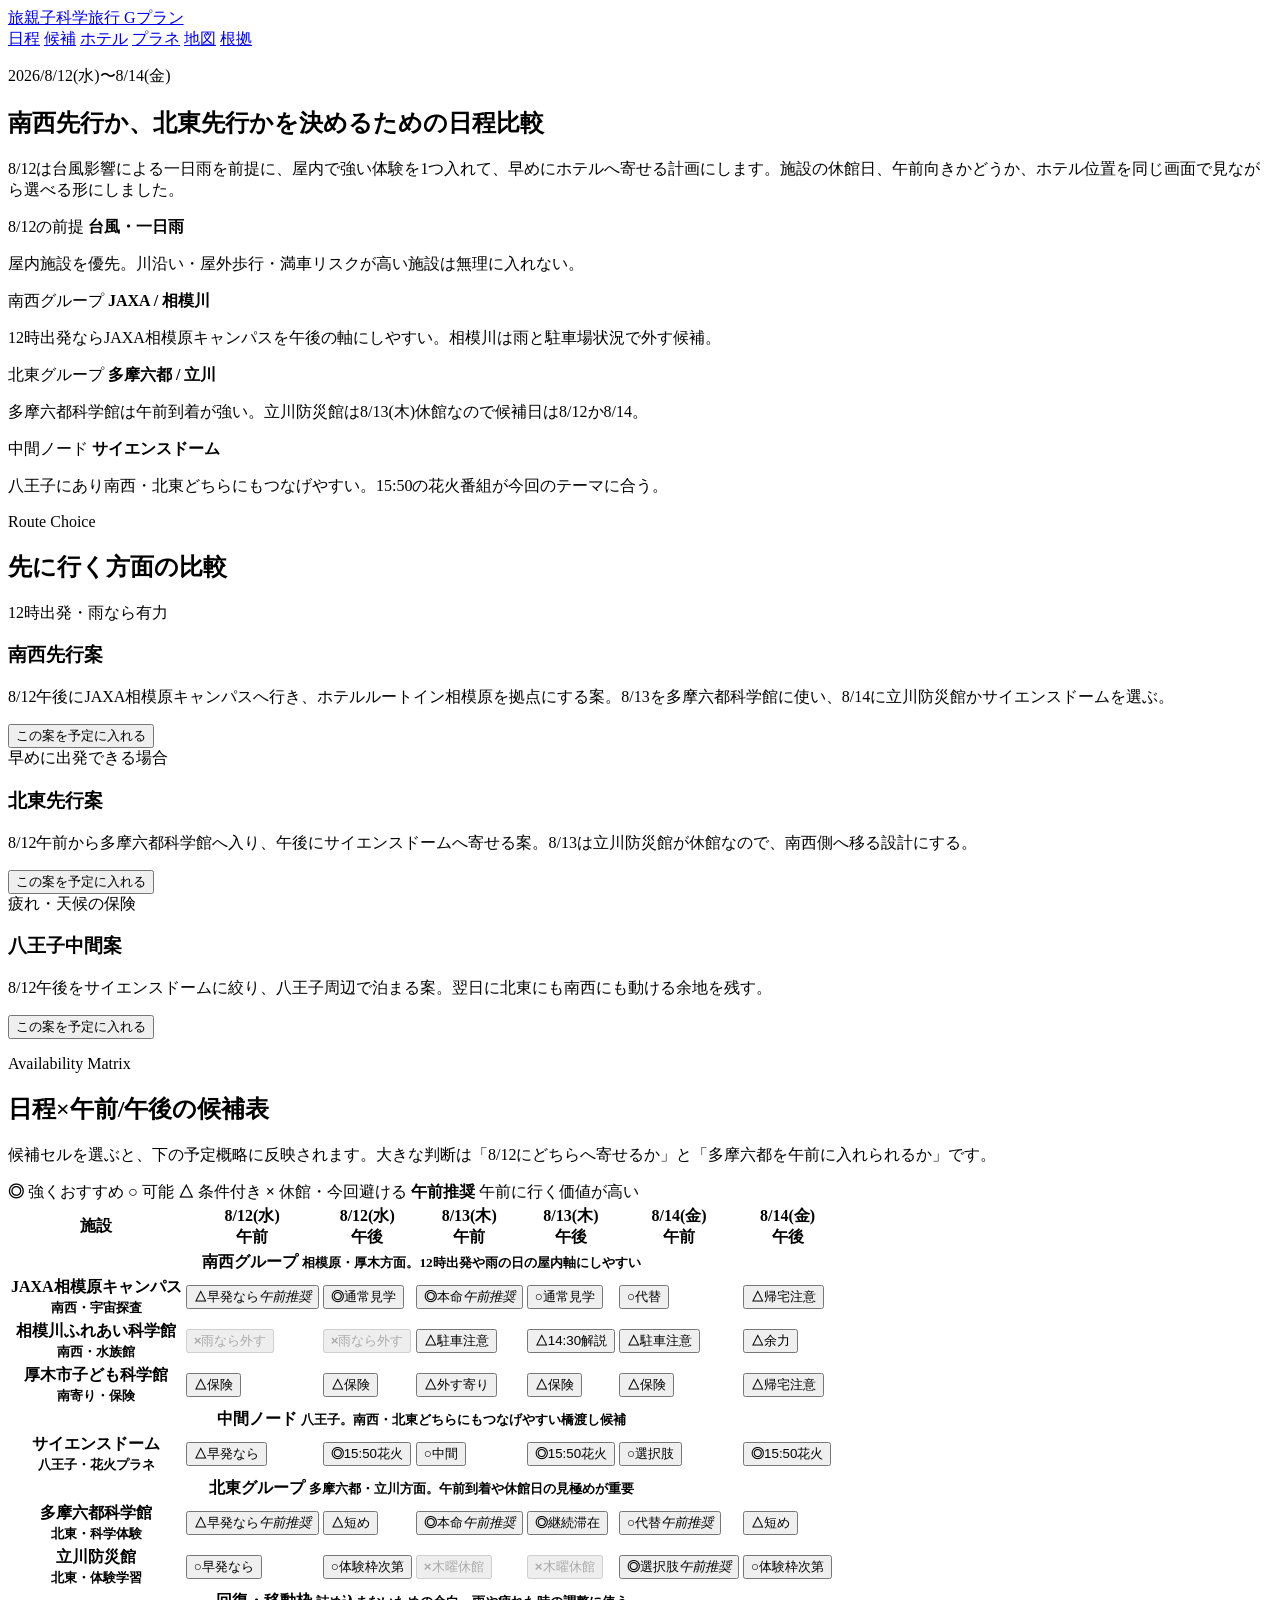
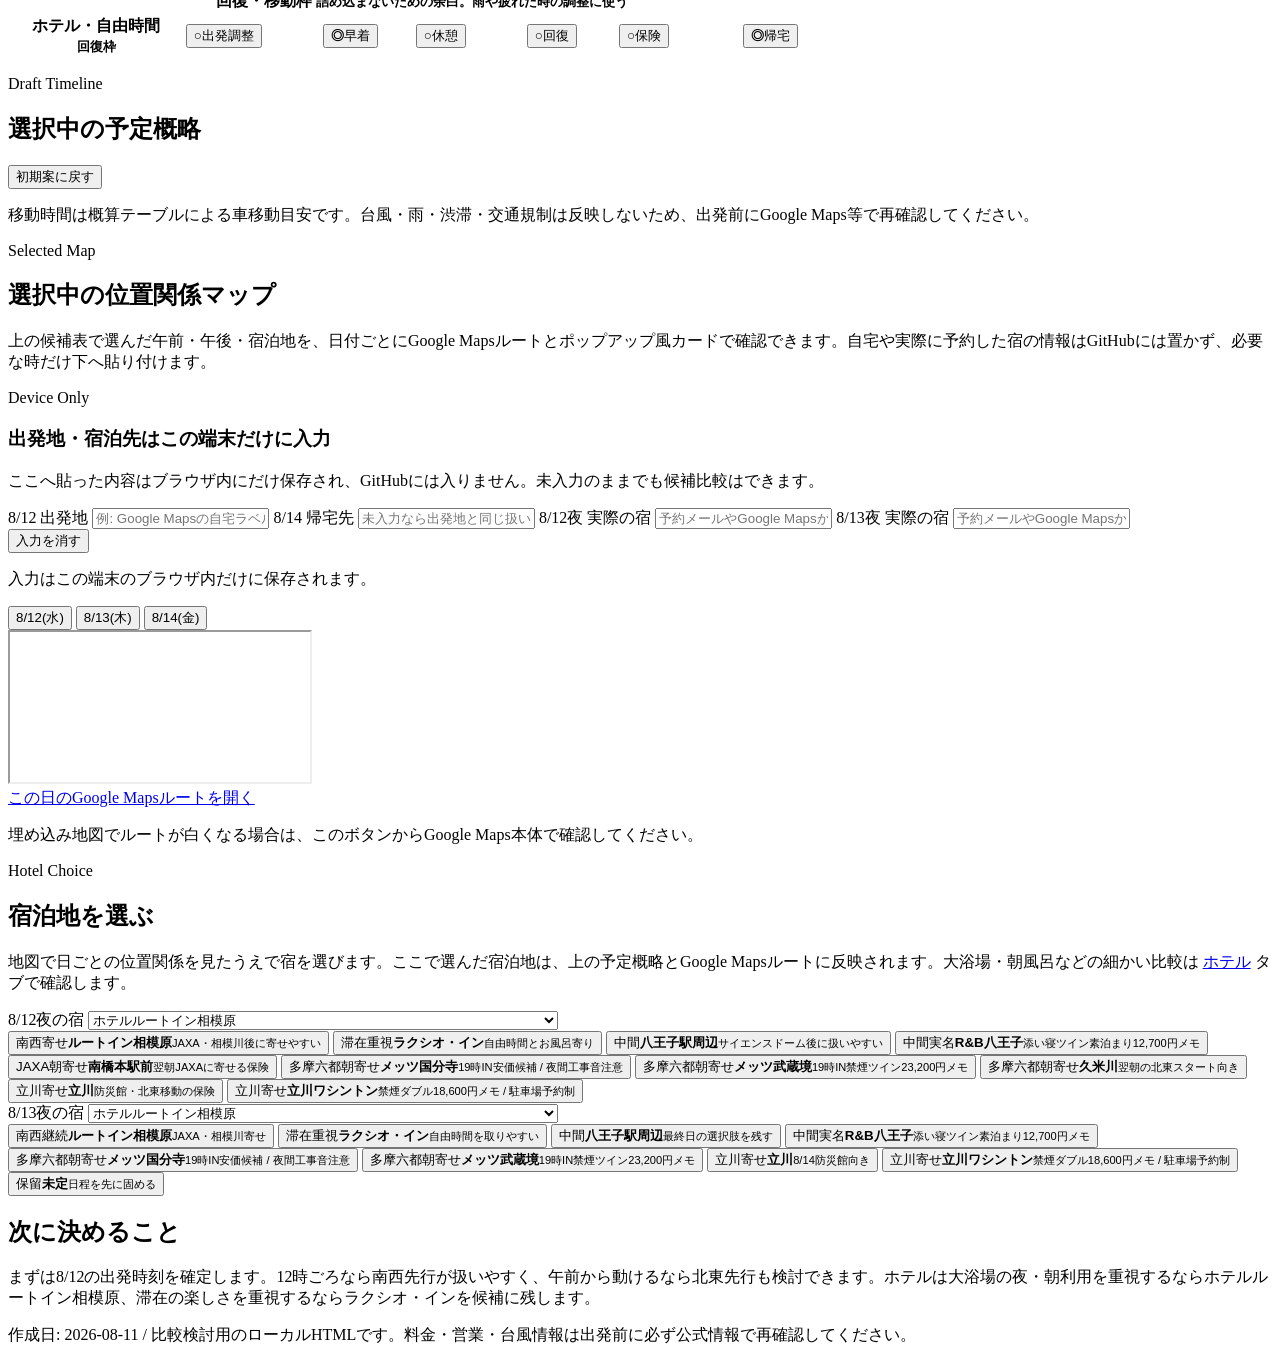
==== docs/index.html @ 380eaf5a "Add GitHub Pages HTML files" ====
<!doctype html>
<html lang="ja">
<head>
  <meta charset="utf-8">
  <meta name="viewport" content="width=device-width, initial-scale=1">
  <title>親子科学旅行 Gプラン 日程比較</title>
  <link rel="stylesheet" href="assets/site.css">
</head>
<body>
  <header class="topbar">
    <div class="brand-row">
      <a class="brand" href="index.html"><span class="brand-mark">旅</span><span>親子科学旅行 Gプラン</span></a>
    </div>
    <nav class="site-nav" aria-label="ページ移動">
      <a class="active" href="index.html">日程</a>
      <a href="facilities.html">候補</a>
      <a href="hotels.html">ホテル</a>
      <a href="planetarium.html">プラネ</a>
      <a href="map.html">地図</a>
      <a href="sources.html">根拠</a>
    </nav>
  </header>

  <main class="page">
    <section class="hero compact-hero">
      <div>
        <p class="eyebrow">2026/8/12(水)〜8/14(金)</p>
        <h1>南西先行か、北東先行かを決めるための日程比較</h1>
        <p>8/12は台風影響による一日雨を前提に、屋内で強い体験を1つ入れて、早めにホテルへ寄せる計画にします。施設の休館日、午前向きかどうか、ホテル位置を同じ画面で見ながら選べる形にしました。</p>
      </div>
    </section>

    <section class="summary-grid" aria-label="重要な前提">
      <article class="summary-card emphasis">
        <span>8/12の前提</span>
        <strong>台風・一日雨</strong>
        <p>屋内施設を優先。川沿い・屋外歩行・満車リスクが高い施設は無理に入れない。</p>
      </article>
      <article class="summary-card">
        <span>南西グループ</span>
        <strong>JAXA / 相模川</strong>
        <p>12時出発ならJAXA相模原キャンパスを午後の軸にしやすい。相模川は雨と駐車場状況で外す候補。</p>
      </article>
      <article class="summary-card">
        <span>北東グループ</span>
        <strong>多摩六都 / 立川</strong>
        <p>多摩六都科学館は午前到着が強い。立川防災館は8/13(木)休館なので候補日は8/12か8/14。</p>
      </article>
      <article class="summary-card">
        <span>中間ノード</span>
        <strong>サイエンスドーム</strong>
        <p>八王子にあり南西・北東どちらにもつなげやすい。15:50の花火番組が今回のテーマに合う。</p>
      </article>
    </section>

    <section>
      <div class="section-heading">
        <div>
          <p class="eyebrow">Route Choice</p>
          <h2>先に行く方面の比較</h2>
        </div>
      </div>
      <div class="route-grid">
        <article class="route-card recommended">
          <span class="route-label">12時出発・雨なら有力</span>
          <h3>南西先行案</h3>
          <p>8/12午後にJAXA相模原キャンパスへ行き、ホテルルートイン相模原を拠点にする案。8/13を多摩六都科学館に使い、8/14に立川防災館かサイエンスドームを選ぶ。</p>
          <button type="button" class="button-link" data-preset="southwest">この案を予定に入れる</button>
        </article>
        <article class="route-card">
          <span class="route-label">早めに出発できる場合</span>
          <h3>北東先行案</h3>
          <p>8/12午前から多摩六都科学館へ入り、午後にサイエンスドームへ寄せる案。8/13は立川防災館が休館なので、南西側へ移る設計にする。</p>
          <button type="button" class="button-link" data-preset="northeast">この案を予定に入れる</button>
        </article>
        <article class="route-card">
          <span class="route-label">疲れ・天候の保険</span>
          <h3>八王子中間案</h3>
          <p>8/12午後をサイエンスドームに絞り、八王子周辺で泊まる案。翌日に北東にも南西にも動ける余地を残す。</p>
          <button type="button" class="button-link" data-preset="hachioji">この案を予定に入れる</button>
        </article>
      </div>
    </section>

    <section>
      <div class="section-heading">
        <div>
          <p class="eyebrow">Availability Matrix</p>
          <h2>日程×午前/午後の候補表</h2>
        </div>
        <p class="muted">候補セルを選ぶと、下の予定概略に反映されます。大きな判断は「8/12にどちらへ寄せるか」と「多摩六都を午前に入れられるか」です。</p>
      </div>

      <div class="legend-row" aria-label="記号の説明">
        <span><strong class="mark good">◎</strong> 強くおすすめ</span>
        <span><strong class="mark ok">○</strong> 可能</span>
        <span><strong class="mark maybe">△</strong> 条件付き</span>
        <span><strong class="mark no">×</strong> 休館・今回避ける</span>
        <span><strong class="morning-tag">午前推奨</strong> 午前に行く価値が高い</span>
      </div>

      <div class="schedule-wrap">
        <table class="schedule-matrix">
          <thead>
            <tr>
              <th>施設</th>
              <th>8/12(水)<br>午前</th>
              <th>8/12(水)<br>午後</th>
              <th>8/13(木)<br>午前</th>
              <th>8/13(木)<br>午後</th>
              <th>8/14(金)<br>午前</th>
              <th>8/14(金)<br>午後</th>
            </tr>
          </thead>
          <tbody>
            <tr class="matrix-group-row matrix-group-southwest">
              <th colspan="7">南西グループ <small>相模原・厚木方面。12時出発や雨の日の屋内軸にしやすい</small></th>
            </tr>
            <tr>
              <th scope="row">JAXA相模原キャンパス<br><small>南西・宇宙探査</small></th>
              <td><button type="button" class="slot-option status-maybe" data-slot="d12-am" data-item="JAXA相模原キャンパス" data-title="JAXA相模原キャンパス" data-detail="早めに出発できれば午前見学も可能。台風状況と到着時刻次第。" data-duration="2〜3時間"><b>△</b><span>早発なら</span><em>午前推奨</em></button></td>
              <td><button type="button" class="slot-option status-good" data-slot="d12-pm" data-item="JAXA相模原キャンパス" data-title="JAXA相模原キャンパス" data-detail="12時ごろ出発なら午後の通常見学が現実的。雨の日の屋内軸にしやすい。" data-duration="2〜3時間"><b>◎</b><span>通常見学</span></button></td>
              <td><button type="button" class="slot-option status-good" data-slot="d13-am" data-item="JAXA相模原キャンパス" data-title="JAXA相模原キャンパス" data-detail="朝から南西側を回すなら安定。宇宙探査テーマの主役にできる。" data-duration="2〜3時間"><b>◎</b><span>本命</span><em>午前推奨</em></button></td>
              <td><button type="button" class="slot-option status-ok" data-slot="d13-pm" data-item="JAXA相模原キャンパス" data-title="JAXA相模原キャンパス" data-detail="午後でも可能。多摩六都やサイエンスドームとの移動順に注意。" data-duration="2〜3時間"><b>○</b><span>通常見学</span></button></td>
              <td><button type="button" class="slot-option status-ok" data-slot="d14-am" data-item="JAXA相模原キャンパス" data-title="JAXA相模原キャンパス" data-detail="最終日の午前候補。帰宅方向との相性を見て判断。" data-duration="2〜3時間"><b>○</b><span>代替</span></button></td>
              <td><button type="button" class="slot-option status-maybe" data-slot="d14-pm" data-item="JAXA相模原キャンパス" data-title="JAXA相模原キャンパス" data-detail="午後でも可能だが、帰宅時間が遅くなる可能性がある。" data-duration="2〜3時間"><b>△</b><span>帰宅注意</span></button></td>
            </tr>
            <tr>
              <th scope="row">相模川ふれあい科学館<br><small>南西・水族館</small></th>
              <td><button type="button" class="slot-option status-no" data-disabled="true" disabled><b>×</b><span>雨なら外す</span></button></td>
              <td><button type="button" class="slot-option status-no" data-disabled="true" disabled><b>×</b><span>雨なら外す</span></button></td>
              <td><button type="button" class="slot-option status-maybe" data-slot="d13-am" data-item="相模川ふれあい科学館" data-title="相模川ふれあい科学館" data-detail="駐車場満車リスクが高い。高田橋下河川敷案内の場合は徒歩約13分。" data-duration="2時間"><b>△</b><span>駐車注意</span></button></td>
              <td><button type="button" class="slot-option status-maybe" data-slot="d13-pm" data-item="相模川ふれあい科学館" data-title="相模川ふれあい科学館" data-detail="14:30の解説イベント候補。満車時は徒歩移動が増える。" data-duration="2時間"><b>△</b><span>14:30解説</span></button></td>
              <td><button type="button" class="slot-option status-maybe" data-slot="d14-am" data-item="相模川ふれあい科学館" data-title="相模川ふれあい科学館" data-detail="連休中は駐車場満車を前提に判断。" data-duration="2時間"><b>△</b><span>駐車注意</span></button></td>
              <td><button type="button" class="slot-option status-maybe" data-slot="d14-pm" data-item="相模川ふれあい科学館" data-title="相模川ふれあい科学館" data-detail="余力候補。帰宅方向と駐車場を見て当日判断。" data-duration="2時間"><b>△</b><span>余力</span></button></td>
            </tr>
            <tr>
              <th scope="row">厚木市子ども科学館<br><small>南寄り・保険</small></th>
              <td><button type="button" class="slot-option status-maybe" data-slot="d12-am" data-item="厚木市子ども科学館" data-title="厚木市子ども科学館" data-detail="プラネタリウムはあるが、今回は特別に行く理由が弱め。" data-duration="1.5〜2.5時間"><b>△</b><span>保険</span></button></td>
              <td><button type="button" class="slot-option status-maybe" data-slot="d12-pm" data-item="厚木市子ども科学館" data-title="厚木市子ども科学館" data-detail="ホテルや進行方向が厚木寄りなら保険。" data-duration="1.5〜2.5時間"><b>△</b><span>保険</span></button></td>
              <td><button type="button" class="slot-option status-maybe" data-slot="d13-am" data-item="厚木市子ども科学館" data-title="厚木市子ども科学館" data-detail="多摩六都やJAXAと比べると優先度は低い。" data-duration="1.5〜2.5時間"><b>△</b><span>外す寄り</span></button></td>
              <td><button type="button" class="slot-option status-maybe" data-slot="d13-pm" data-item="厚木市子ども科学館" data-title="厚木市子ども科学館" data-detail="特別イベントがない限り、無理には入れない。" data-duration="1.5〜2.5時間"><b>△</b><span>保険</span></button></td>
              <td><button type="button" class="slot-option status-maybe" data-slot="d14-am" data-item="厚木市子ども科学館" data-title="厚木市子ども科学館" data-detail="帰宅方向や宿泊地次第の保険。" data-duration="1.5〜2.5時間"><b>△</b><span>保険</span></button></td>
              <td><button type="button" class="slot-option status-maybe" data-slot="d14-pm" data-item="厚木市子ども科学館" data-title="厚木市子ども科学館" data-detail="最終日午後は帰宅負担が大きい。" data-duration="1.5〜2.5時間"><b>△</b><span>帰宅注意</span></button></td>
            </tr>
            <tr class="matrix-group-row matrix-group-center">
              <th colspan="7">中間ノード <small>八王子。南西・北東どちらにもつなげやすい橋渡し候補</small></th>
            </tr>
            <tr>
              <th scope="row">サイエンスドーム<br><small>八王子・花火プラネ</small></th>
              <td><button type="button" class="slot-option status-maybe" data-slot="d12-am" data-item="サイエンスドーム" data-title="サイエンスドーム" data-detail="早発なら午前回も候補。12時出発なら厳しい。" data-duration="2〜3時間"><b>△</b><span>早発なら</span></button></td>
              <td><button type="button" class="slot-option status-good" data-slot="d12-pm" data-item="サイエンスドーム" data-title="サイエンスドーム" data-detail="15:50の花火番組がテーマに合う。雨の日の中間地点として使いやすい。" data-duration="2〜3時間"><b>◎</b><span>15:50花火</span></button></td>
              <td><button type="button" class="slot-option status-ok" data-slot="d13-am" data-item="サイエンスドーム" data-title="サイエンスドーム" data-detail="多摩六都科学館へ向かう前後の中間候補。" data-duration="2〜3時間"><b>○</b><span>中間</span></button></td>
              <td><button type="button" class="slot-option status-good" data-slot="d13-pm" data-item="サイエンスドーム" data-title="サイエンスドーム" data-detail="15:50花火番組を狙える。多摩六都科学館本命日との競合に注意。" data-duration="2〜3時間"><b>◎</b><span>15:50花火</span></button></td>
              <td><button type="button" class="slot-option status-ok" data-slot="d14-am" data-item="サイエンスドーム" data-title="サイエンスドーム" data-detail="最終日の午前候補。立川防災館と選択。" data-duration="2〜3時間"><b>○</b><span>選択肢</span></button></td>
              <td><button type="button" class="slot-option status-good" data-slot="d14-pm" data-item="サイエンスドーム" data-title="サイエンスドーム" data-detail="15:50花火番組を狙える。帰宅時間との相談。" data-duration="2〜3時間"><b>◎</b><span>15:50花火</span></button></td>
            </tr>
            <tr class="matrix-group-row matrix-group-northeast">
              <th colspan="7">北東グループ <small>多摩六都・立川方面。午前到着や休館日の見極めが重要</small></th>
            </tr>
            <tr>
              <th scope="row">多摩六都科学館<br><small>北東・科学体験</small></th>
              <td><button type="button" class="slot-option status-maybe" data-slot="d12-am" data-item="多摩六都科学館" data-title="多摩六都科学館" data-detail="早発なら候補。ただし雨・夏休み混雑で当日券と入館待ちを要確認。" data-duration="3〜5時間"><b>△</b><span>早発なら</span><em>午前推奨</em></button></td>
              <td><button type="button" class="slot-option status-maybe" data-slot="d12-pm" data-item="多摩六都科学館" data-title="多摩六都科学館" data-detail="午後入りは滞在時間が短く、人気回が完売しやすい。保険扱い。" data-duration="2〜3時間"><b>△</b><span>短め</span></button></td>
              <td><button type="button" class="slot-option status-good" data-slot="d13-am" data-item="多摩六都科学館" data-title="多摩六都科学館" data-detail="今回の強いメイン候補。混雑前提で午前到着が望ましい。" data-duration="3〜5時間"><b>◎</b><span>本命</span><em>午前推奨</em></button></td>
              <td><button type="button" class="slot-option status-good" data-slot="d13-pm" data-item="多摩六都科学館" data-title="多摩六都科学館" data-detail="午前から続けて展示・イベント・プラネタリウムを回す想定。" data-duration="3〜5時間"><b>◎</b><span>継続滞在</span></button></td>
              <td><button type="button" class="slot-option status-ok" data-slot="d14-am" data-item="多摩六都科学館" data-title="多摩六都科学館" data-detail="8/13に行けなかった場合の代替。午前到着がよい。" data-duration="3〜5時間"><b>○</b><span>代替</span><em>午前推奨</em></button></td>
              <td><button type="button" class="slot-option status-maybe" data-slot="d14-pm" data-item="多摩六都科学館" data-title="多摩六都科学館" data-detail="午後だけだと少しもったいない。帰宅時間にも注意。" data-duration="2〜3時間"><b>△</b><span>短め</span></button></td>
            </tr>
            <tr>
              <th scope="row">立川防災館<br><small>北東・体験学習</small></th>
              <td><button type="button" class="slot-option status-ok" data-slot="d12-am" data-item="立川防災館" data-title="立川防災館" data-detail="雨でも屋内体験として候補。ただし12時出発なら不可。" data-duration="1.5〜2.5時間"><b>○</b><span>早発なら</span></button></td>
              <td><button type="button" class="slot-option status-ok" data-slot="d12-pm" data-item="立川防災館" data-title="立川防災館" data-detail="午後の体験枠が取れれば候補。予約・受付状況を要確認。" data-duration="1.5〜2.5時間"><b>○</b><span>体験枠次第</span></button></td>
              <td><button type="button" class="slot-option status-no" data-disabled="true" disabled><b>×</b><span>木曜休館</span></button></td>
              <td><button type="button" class="slot-option status-no" data-disabled="true" disabled><b>×</b><span>木曜休館</span></button></td>
              <td><button type="button" class="slot-option status-good" data-slot="d14-am" data-item="立川防災館" data-title="立川防災館" data-detail="8/13が休館なので、入れるなら8/14午前が自然。" data-duration="1.5〜2.5時間"><b>◎</b><span>選択肢</span><em>午前推奨</em></button></td>
              <td><button type="button" class="slot-option status-ok" data-slot="d14-pm" data-item="立川防災館" data-title="立川防災館" data-detail="午後枠も候補。帰宅方向と体験受付を確認。" data-duration="1.5〜2.5時間"><b>○</b><span>体験枠次第</span></button></td>
            </tr>
            <tr class="matrix-group-row matrix-group-rest">
              <th colspan="7">回復・移動枠 <small>詰め込まないための余白。雨や疲れた時の調整に使う</small></th>
            </tr>
            <tr>
              <th scope="row">ホテル・自由時間<br><small>回復枠</small></th>
              <td><button type="button" class="slot-option status-ok" data-slot="d12-am" data-item="出発準備・移動" data-title="出発準備・移動" data-detail="台風状況を見て出発を遅らせる余地。12時出発前提ならここを選ぶ。" data-duration="移動"><b>○</b><span>出発調整</span></button></td>
              <td><button type="button" class="slot-option status-good" data-slot="d12-pm" data-item="ホテル・自由時間" data-title="ホテル早着・大浴場" data-detail="雨の日は詰め込まず、17〜18時台にホテルへ入るのも有力。" data-duration="2〜3時間"><b>◎</b><span>早着</span></button></td>
              <td><button type="button" class="slot-option status-ok" data-slot="d13-am" data-item="ホテル・自由時間" data-title="ホテル・自由時間" data-detail="朝風呂や出発調整。詰め込みすぎを避ける保険。" data-duration="1〜2時間"><b>○</b><span>休憩</span></button></td>
              <td><button type="button" class="slot-option status-ok" data-slot="d13-pm" data-item="ホテル・自由時間" data-title="ホテル・自由時間" data-detail="多摩六都科学館後の回復時間。PC/タブレット時間を確保。" data-duration="2〜3時間"><b>○</b><span>回復</span></button></td>
              <td><button type="button" class="slot-option status-ok" data-slot="d14-am" data-item="ホテル・自由時間" data-title="ホテル・自由時間" data-detail="疲れていれば午前は休む。最終日に余白を残す。" data-duration="1〜2時間"><b>○</b><span>保険</span></button></td>
              <td><button type="button" class="slot-option status-good" data-slot="d14-pm" data-item="帰宅優先" data-title="帰宅優先" data-detail="最終日は帰宅を優先。余力があれば短時間候補のみ。" data-duration="帰宅"><b>◎</b><span>帰宅</span></button></td>
            </tr>
          </tbody>
        </table>
      </div>
    </section>

    <section>
      <div class="section-heading">
        <div>
          <p class="eyebrow">Draft Timeline</p>
          <h2>選択中の予定概略</h2>
        </div>
        <button type="button" class="button-link" data-clear-plan>初期案に戻す</button>
      </div>

      <div class="timeline" data-itinerary></div>
      <p class="source-note">移動時間は概算テーブルによる車移動目安です。台風・雨・渋滞・交通規制は反映しないため、出発前にGoogle Maps等で再確認してください。</p>
    </section>

    <section>
      <div class="section-heading">
        <div>
          <p class="eyebrow">Selected Map</p>
          <h2>選択中の位置関係マップ</h2>
        </div>
        <p class="muted">上の候補表で選んだ午前・午後・宿泊地を、日付ごとにGoogle Mapsルートとポップアップ風カードで確認できます。自宅や実際に予約した宿の情報はGitHubには置かず、必要な時だけ下へ貼り付けます。</p>
      </div>

      <div class="private-route-panel" data-private-panel>
        <div class="private-route-copy">
          <p class="eyebrow">Device Only</p>
          <h3>出発地・宿泊先はこの端末だけに入力</h3>
          <p>ここへ貼った内容はブラウザ内にだけ保存され、GitHubには入りません。未入力のままでも候補比較はできます。</p>
        </div>
        <div class="private-route-grid">
          <label>8/12 出発地
            <input type="text" data-private-field="start" placeholder="例: Google Mapsの自宅ラベルや住所を貼る">
          </label>
          <label>8/14 帰宅先
            <input type="text" data-private-field="return" placeholder="未入力なら出発地と同じ扱い">
          </label>
          <label>8/12夜 実際の宿
            <input type="text" data-private-field="hotel12" placeholder="予約メールやGoogle Mapsから必要時に貼る">
          </label>
          <label>8/13夜 実際の宿
            <input type="text" data-private-field="hotel13" placeholder="予約メールやGoogle Mapsから必要時に貼る">
          </label>
        </div>
        <div class="private-route-actions">
          <button type="button" data-clear-private-route>入力を消す</button>
          <p data-private-status>入力はこの端末のブラウザ内だけに保存されます。</p>
        </div>
      </div>

      <div class="selected-map-shell">
        <div class="selected-map-tabs" aria-label="表示する日">
          <button type="button" class="active" data-selected-map-day="0">8/12(水)</button>
          <button type="button" data-selected-map-day="1">8/13(木)</button>
          <button type="button" data-selected-map-day="2">8/14(金)</button>
        </div>
        <div class="selected-map-display">
          <iframe
            data-selected-map-frame
            title="選択中の日程ルート"
            loading="lazy"
            src="https://maps.google.com/maps?q=%E6%9D%B1%E4%BA%AC%E5%8D%97%E9%83%A8&z=10&output=embed"></iframe>
          <div class="selected-map-popups" data-selected-map-popups></div>
        </div>
        <div class="selected-map-actions">
          <a data-selected-map-open href="https://www.google.com/maps" target="_blank" rel="noopener">この日のGoogle Mapsルートを開く</a>
          <p>埋め込み地図でルートが白くなる場合は、このボタンからGoogle Maps本体で確認してください。</p>
        </div>
      </div>
    </section>

    <section>
      <div class="section-heading">
        <div>
          <p class="eyebrow">Hotel Choice</p>
          <h2>宿泊地を選ぶ</h2>
        </div>
        <p class="muted">地図で日ごとの位置関係を見たうえで宿を選びます。ここで選んだ宿泊地は、上の予定概略とGoogle Mapsルートに反映されます。大浴場・朝風呂などの細かい比較は <a href="hotels.html">ホテル</a> タブで確認します。</p>
      </div>

      <div class="hotel-choice-grid">
        <div class="hotel-night-picker">
          <label>8/12夜の宿
            <select data-hotel-night="8/12夜">
              <option value="ホテルルートイン相模原">ホテルルートイン相模原</option>
              <option value="ラクシオ・イン">ラクシオ・イン</option>
              <option value="八王子駅周辺ホテル">八王子駅周辺ホテル</option>
              <option value="R&amp;Bホテル八王子ワシントン">R&amp;Bホテル八王子ワシントン（京王八王子駅前）</option>
              <option value="スーパーホテル東京・JR立川北口">スーパーホテル東京・JR立川北口</option>
              <option value="立川アーバンホテル">立川アーバンホテル</option>
              <option value="立川ワシントンホテル">立川ワシントンホテル（立川駅南口・禁煙ダブル18,600円メモ）</option>
              <option value="ホテルルートイン海老名駅前">ホテルルートイン海老名駅前</option>
              <option value="東横INN横浜線淵野辺駅南口">東横INN横浜線淵野辺駅南口（JAXA朝寄せ）</option>
              <option value="ホテルリブマックス南橋本駅前">ホテルリブマックス南橋本駅前（JAXA朝寄せ）</option>
              <option value="JR東日本ホテルメッツ国分寺">JR東日本ホテルメッツ国分寺（多摩六都朝寄せ・夜間工事音注意）</option>
              <option value="JR東日本ホテルメッツ武蔵境">JR東日本ホテルメッツ武蔵境（多摩六都朝寄せ・禁煙ツイン23,200円メモ）</option>
              <option value="久米川ウイングホテル">久米川ウイングホテル（多摩六都朝寄せ）</option>
              <option value="ホテルエミシア東京立川">ホテルエミシア東京立川（立川朝寄せ）</option>
              <option value="未定">未定</option>
            </select>
          </label>
          <div class="hotel-option-grid" aria-label="8/12夜の宿をクイック選択">
            <button type="button" class="hotel-option" data-hotel-option-night="8/12夜" data-hotel-option-value="ホテルルートイン相模原"><span>南西寄せ</span><strong>ルートイン相模原</strong><small>JAXA・相模川後に寄せやすい</small></button>
            <button type="button" class="hotel-option" data-hotel-option-night="8/12夜" data-hotel-option-value="ラクシオ・イン"><span>滞在重視</span><strong>ラクシオ・イン</strong><small>自由時間とお風呂寄り</small></button>
            <button type="button" class="hotel-option" data-hotel-option-night="8/12夜" data-hotel-option-value="八王子駅周辺ホテル"><span>中間</span><strong>八王子駅周辺</strong><small>サイエンスドーム後に扱いやすい</small></button>
            <button type="button" class="hotel-option" data-hotel-option-night="8/12夜" data-hotel-option-value="R&amp;Bホテル八王子ワシントン"><span>中間実名</span><strong>R&amp;B八王子</strong><small>添い寝ツイン素泊まり12,700円メモ</small></button>
            <button type="button" class="hotel-option" data-hotel-option-night="8/12夜" data-hotel-option-value="ホテルリブマックス南橋本駅前"><span>JAXA朝寄せ</span><strong>南橋本駅前</strong><small>翌朝JAXAに寄せる保険</small></button>
            <button type="button" class="hotel-option" data-hotel-option-night="8/12夜" data-hotel-option-value="JR東日本ホテルメッツ国分寺"><span>多摩六都朝寄せ</span><strong>メッツ国分寺</strong><small>19時IN安価候補 / 夜間工事音注意</small></button>
            <button type="button" class="hotel-option" data-hotel-option-night="8/12夜" data-hotel-option-value="JR東日本ホテルメッツ武蔵境"><span>多摩六都朝寄せ</span><strong>メッツ武蔵境</strong><small>19時IN禁煙ツイン23,200円メモ</small></button>
            <button type="button" class="hotel-option" data-hotel-option-night="8/12夜" data-hotel-option-value="久米川ウイングホテル"><span>多摩六都朝寄せ</span><strong>久米川</strong><small>翌朝の北東スタート向き</small></button>
            <button type="button" class="hotel-option" data-hotel-option-night="8/12夜" data-hotel-option-value="ホテルエミシア東京立川"><span>立川寄せ</span><strong>立川</strong><small>防災館・北東移動の保険</small></button>
            <button type="button" class="hotel-option" data-hotel-option-night="8/12夜" data-hotel-option-value="立川ワシントンホテル"><span>立川寄せ</span><strong>立川ワシントン</strong><small>禁煙ダブル18,600円メモ / 駐車場予約制</small></button>
          </div>
        </div>

        <div class="hotel-night-picker">
          <label>8/13夜の宿
            <select data-hotel-night="8/13夜">
              <option value="ホテルルートイン相模原">ホテルルートイン相模原</option>
              <option value="ラクシオ・イン">ラクシオ・イン</option>
              <option value="八王子駅周辺ホテル">八王子駅周辺ホテル</option>
              <option value="R&amp;Bホテル八王子ワシントン">R&amp;Bホテル八王子ワシントン（京王八王子駅前）</option>
              <option value="スーパーホテル東京・JR立川北口">スーパーホテル東京・JR立川北口</option>
              <option value="立川アーバンホテル">立川アーバンホテル</option>
              <option value="立川ワシントンホテル">立川ワシントンホテル（立川駅南口・禁煙ダブル18,600円メモ）</option>
              <option value="ホテルルートイン海老名駅前">ホテルルートイン海老名駅前</option>
              <option value="東横INN横浜線淵野辺駅南口">東横INN横浜線淵野辺駅南口（JAXA朝寄せ）</option>
              <option value="ホテルリブマックス南橋本駅前">ホテルリブマックス南橋本駅前（JAXA朝寄せ）</option>
              <option value="JR東日本ホテルメッツ国分寺">JR東日本ホテルメッツ国分寺（多摩六都朝寄せ・夜間工事音注意）</option>
              <option value="JR東日本ホテルメッツ武蔵境">JR東日本ホテルメッツ武蔵境（多摩六都朝寄せ・禁煙ツイン23,200円メモ）</option>
              <option value="久米川ウイングホテル">久米川ウイングホテル（多摩六都朝寄せ）</option>
              <option value="ホテルエミシア東京立川">ホテルエミシア東京立川（立川朝寄せ）</option>
              <option value="未定">未定</option>
            </select>
          </label>
          <div class="hotel-option-grid" aria-label="8/13夜の宿をクイック選択">
            <button type="button" class="hotel-option" data-hotel-option-night="8/13夜" data-hotel-option-value="ホテルルートイン相模原"><span>南西継続</span><strong>ルートイン相模原</strong><small>JAXA・相模川寄せ</small></button>
            <button type="button" class="hotel-option" data-hotel-option-night="8/13夜" data-hotel-option-value="ラクシオ・イン"><span>滞在重視</span><strong>ラクシオ・イン</strong><small>自由時間を取りやすい</small></button>
            <button type="button" class="hotel-option" data-hotel-option-night="8/13夜" data-hotel-option-value="八王子駅周辺ホテル"><span>中間</span><strong>八王子駅周辺</strong><small>最終日の選択肢を残す</small></button>
            <button type="button" class="hotel-option" data-hotel-option-night="8/13夜" data-hotel-option-value="R&amp;Bホテル八王子ワシントン"><span>中間実名</span><strong>R&amp;B八王子</strong><small>添い寝ツイン素泊まり12,700円メモ</small></button>
            <button type="button" class="hotel-option" data-hotel-option-night="8/13夜" data-hotel-option-value="JR東日本ホテルメッツ国分寺"><span>多摩六都朝寄せ</span><strong>メッツ国分寺</strong><small>19時IN安価候補 / 夜間工事音注意</small></button>
            <button type="button" class="hotel-option" data-hotel-option-night="8/13夜" data-hotel-option-value="JR東日本ホテルメッツ武蔵境"><span>多摩六都朝寄せ</span><strong>メッツ武蔵境</strong><small>19時IN禁煙ツイン23,200円メモ</small></button>
            <button type="button" class="hotel-option" data-hotel-option-night="8/13夜" data-hotel-option-value="ホテルエミシア東京立川"><span>立川寄せ</span><strong>立川</strong><small>8/14防災館向き</small></button>
            <button type="button" class="hotel-option" data-hotel-option-night="8/13夜" data-hotel-option-value="立川ワシントンホテル"><span>立川寄せ</span><strong>立川ワシントン</strong><small>禁煙ダブル18,600円メモ / 駐車場予約制</small></button>
            <button type="button" class="hotel-option" data-hotel-option-night="8/13夜" data-hotel-option-value="未定"><span>保留</span><strong>未定</strong><small>日程を先に固める</small></button>
          </div>
        </div>
      </div>
    </section>

    <section class="note-box warning">
      <h2>次に決めること</h2>
      <p>まずは8/12の出発時刻を確定します。12時ごろなら南西先行が扱いやすく、午前から動けるなら北東先行も検討できます。ホテルは大浴場の夜・朝利用を重視するならホテルルートイン相模原、滞在の楽しさを重視するならラクシオ・インを候補に残します。</p>
    </section>
  </main>

  <footer class="footer">
    <p>作成日: 2026-08-11 / 比較検討用のローカルHTMLです。料金・営業・台風情報は出発前に必ず公式情報で再確認してください。</p>
  </footer>
  <script src="assets/site.js"></script>
</body>
</html>
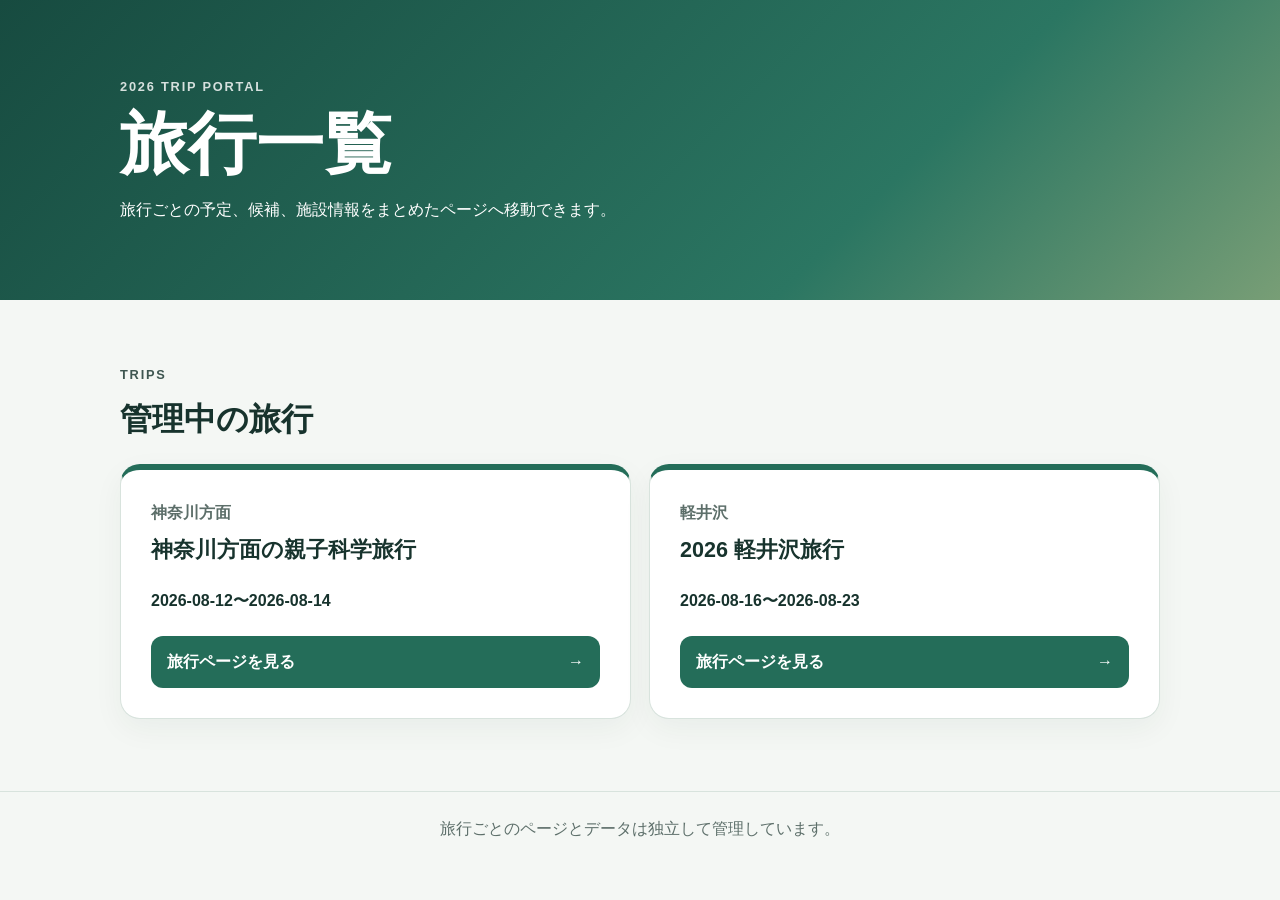
==== commit 20e4e96f: "旅行一覧トップページを追加" ====
--- a/docs/index.html
+++ b/docs/index.html
@@ -3,353 +3,58 @@
 <head>
   <meta charset="utf-8">
   <meta name="viewport" content="width=device-width, initial-scale=1">
-  <title>親子科学旅行 Gプラン 日程比較</title>
-  <link rel="stylesheet" href="assets/site.css">
+  <meta name="description" content="2026年に管理している旅行ページの一覧">
+  <title>2026 旅行一覧</title>
+  <style>
+    :root { color-scheme:light; --ink:#17332d; --muted:#5d6f6a; --paper:#f4f7f4; --card:#fff; --green:#246d59; --line:#d8e3dd; }
+    * { box-sizing:border-box; }
+    body { margin:0; color:var(--ink); background:var(--paper); font-family:-apple-system,BlinkMacSystemFont,"Segoe UI","Noto Sans JP",sans-serif; line-height:1.65; }
+    header { padding:clamp(42px,8vw,76px) 20px; color:#fff; background:linear-gradient(135deg,#174b40,#2b7662 68%,#789e76); }
+    .wrap { width:min(100% - 32px,1040px); margin:auto; }
+    .eyebrow { margin:0 0 8px; font-size:.8rem; font-weight:800; letter-spacing:.14em; text-transform:uppercase; opacity:.82; }
+    h1 { margin:0; font-size:clamp(2.2rem,7vw,4.25rem); line-height:1.12; }
+    header p:last-child { max-width:660px; margin:16px 0 0; }
+    main { padding:clamp(32px,6vw,64px) 0 72px; }
+    h2 { margin:0 0 18px; font-size:clamp(1.5rem,4vw,2rem); }
+    .trip-grid { display:grid; grid-template-columns:repeat(auto-fit,minmax(min(100%,280px),1fr)); gap:18px; }
+    .trip-card { display:flex; flex-direction:column; min-width:0; padding:clamp(22px,5vw,30px); border:1px solid var(--line); border-top:6px solid var(--green); border-radius:20px; background:var(--card); box-shadow:0 10px 30px #17332d0d; }
+    .trip-card h3 { margin:6px 0 4px; font-size:1.35rem; }
+    .place { margin:0; color:var(--muted); font-weight:700; }
+    time { display:block; margin:16px 0 22px; font-weight:800; font-variant-numeric:tabular-nums; }
+    .trip-link { display:flex; align-items:center; justify-content:space-between; min-height:52px; margin-top:auto; padding:12px 16px; border-radius:12px; color:#fff; background:var(--green); font-weight:800; text-decoration:none; }
+    .trip-link:hover,.trip-link:focus-visible { background:#174f41; }
+    footer { padding:24px 16px; border-top:1px solid var(--line); color:var(--muted); text-align:center; }
+    @media (max-width:420px) { .wrap { width:min(100% - 24px,1040px); } }
+  </style>
 </head>
 <body>
-  <header class="topbar">
-    <div class="brand-row">
-      <a class="brand" href="index.html"><span class="brand-mark">旅</span><span>親子科学旅行 Gプラン</span></a>
+  <header>
+    <div class="wrap">
+      <p class="eyebrow">2026 Trip Portal</p>
+      <h1>旅行一覧</h1>
+      <p>旅行ごとの予定、候補、施設情報をまとめたページへ移動できます。</p>
     </div>
-    <nav class="site-nav" aria-label="ページ移動">
-      <a class="active" href="index.html">日程</a>
-      <a href="facilities.html">候補</a>
-      <a href="hotels.html">ホテル</a>
-      <a href="planetarium.html">プラネ</a>
-      <a href="map.html">地図</a>
-      <a href="sources.html">根拠</a>
-    </nav>
   </header>
-
-  <main class="page">
-    <section class="hero compact-hero">
-      <div>
-        <p class="eyebrow">2026/8/12(水)〜8/14(金)</p>
-        <h1>南西先行か、北東先行かを決めるための日程比較</h1>
-        <p>8/12は台風影響による一日雨を前提に、屋内で強い体験を1つ入れて、早めにホテルへ寄せる計画にします。施設の休館日、午前向きかどうか、ホテル位置を同じ画面で見ながら選べる形にしました。</p>
-      </div>
-    </section>
-
-    <section class="summary-grid" aria-label="重要な前提">
-      <article class="summary-card emphasis">
-        <span>8/12の前提</span>
-        <strong>台風・一日雨</strong>
-        <p>屋内施設を優先。川沿い・屋外歩行・満車リスクが高い施設は無理に入れない。</p>
-      </article>
-      <article class="summary-card">
-        <span>南西グループ</span>
-        <strong>JAXA / 相模川</strong>
-        <p>12時出発ならJAXA相模原キャンパスを午後の軸にしやすい。相模川は雨と駐車場状況で外す候補。</p>
-      </article>
-      <article class="summary-card">
-        <span>北東グループ</span>
-        <strong>多摩六都 / 立川</strong>
-        <p>多摩六都科学館は午前到着が強い。立川防災館は8/13(木)休館なので候補日は8/12か8/14。</p>
-      </article>
-      <article class="summary-card">
-        <span>中間ノード</span>
-        <strong>サイエンスドーム</strong>
-        <p>八王子にあり南西・北東どちらにもつなげやすい。15:50の花火番組が今回のテーマに合う。</p>
-      </article>
-    </section>
-
-    <section>
-      <div class="section-heading">
-        <div>
-          <p class="eyebrow">Route Choice</p>
-          <h2>先に行く方面の比較</h2>
-        </div>
-      </div>
-      <div class="route-grid">
-        <article class="route-card recommended">
-          <span class="route-label">12時出発・雨なら有力</span>
-          <h3>南西先行案</h3>
-          <p>8/12午後にJAXA相模原キャンパスへ行き、ホテルルートイン相模原を拠点にする案。8/13を多摩六都科学館に使い、8/14に立川防災館かサイエンスドームを選ぶ。</p>
-          <button type="button" class="button-link" data-preset="southwest">この案を予定に入れる</button>
+  <main class="wrap">
+    <section aria-labelledby="trips-title">
+      <p class="eyebrow">Trips</p>
+      <h2 id="trips-title">管理中の旅行</h2>
+      <div class="trip-grid">
+        <article class="trip-card">
+          <p class="place">神奈川方面</p>
+          <h3>神奈川方面の親子科学旅行</h3>
+          <time datetime="2026-08-12/2026-08-14">2026-08-12〜2026-08-14</time>
+          <a class="trip-link" href="trips/kanagawa/">旅行ページを見る <span aria-hidden="true">→</span></a>
         </article>
-        <article class="route-card">
-          <span class="route-label">早めに出発できる場合</span>
-          <h3>北東先行案</h3>
-          <p>8/12午前から多摩六都科学館へ入り、午後にサイエンスドームへ寄せる案。8/13は立川防災館が休館なので、南西側へ移る設計にする。</p>
-          <button type="button" class="button-link" data-preset="northeast">この案を予定に入れる</button>
-        </article>
-        <article class="route-card">
-          <span class="route-label">疲れ・天候の保険</span>
-          <h3>八王子中間案</h3>
-          <p>8/12午後をサイエンスドームに絞り、八王子周辺で泊まる案。翌日に北東にも南西にも動ける余地を残す。</p>
-          <button type="button" class="button-link" data-preset="hachioji">この案を予定に入れる</button>
+        <article class="trip-card">
+          <p class="place">軽井沢</p>
+          <h3>2026 軽井沢旅行</h3>
+          <time datetime="2026-08-16/2026-08-23">2026-08-16〜2026-08-23</time>
+          <a class="trip-link" href="trips/karuizawa/">旅行ページを見る <span aria-hidden="true">→</span></a>
         </article>
       </div>
     </section>
-
-    <section>
-      <div class="section-heading">
-        <div>
-          <p class="eyebrow">Availability Matrix</p>
-          <h2>日程×午前/午後の候補表</h2>
-        </div>
-        <p class="muted">候補セルを選ぶと、下の予定概略に反映されます。大きな判断は「8/12にどちらへ寄せるか」と「多摩六都を午前に入れられるか」です。</p>
-      </div>
-
-      <div class="legend-row" aria-label="記号の説明">
-        <span><strong class="mark good">◎</strong> 強くおすすめ</span>
-        <span><strong class="mark ok">○</strong> 可能</span>
-        <span><strong class="mark maybe">△</strong> 条件付き</span>
-        <span><strong class="mark no">×</strong> 休館・今回避ける</span>
-        <span><strong class="morning-tag">午前推奨</strong> 午前に行く価値が高い</span>
-      </div>
-
-      <div class="schedule-wrap">
-        <table class="schedule-matrix">
-          <thead>
-            <tr>
-              <th>施設</th>
-              <th>8/12(水)<br>午前</th>
-              <th>8/12(水)<br>午後</th>
-              <th>8/13(木)<br>午前</th>
-              <th>8/13(木)<br>午後</th>
-              <th>8/14(金)<br>午前</th>
-              <th>8/14(金)<br>午後</th>
-            </tr>
-          </thead>
-          <tbody>
-            <tr class="matrix-group-row matrix-group-southwest">
-              <th colspan="7">南西グループ <small>相模原・厚木方面。12時出発や雨の日の屋内軸にしやすい</small></th>
-            </tr>
-            <tr>
-              <th scope="row">JAXA相模原キャンパス<br><small>南西・宇宙探査</small></th>
-              <td><button type="button" class="slot-option status-maybe" data-slot="d12-am" data-item="JAXA相模原キャンパス" data-title="JAXA相模原キャンパス" data-detail="早めに出発できれば午前見学も可能。台風状況と到着時刻次第。" data-duration="2〜3時間"><b>△</b><span>早発なら</span><em>午前推奨</em></button></td>
-              <td><button type="button" class="slot-option status-good" data-slot="d12-pm" data-item="JAXA相模原キャンパス" data-title="JAXA相模原キャンパス" data-detail="12時ごろ出発なら午後の通常見学が現実的。雨の日の屋内軸にしやすい。" data-duration="2〜3時間"><b>◎</b><span>通常見学</span></button></td>
-              <td><button type="button" class="slot-option status-good" data-slot="d13-am" data-item="JAXA相模原キャンパス" data-title="JAXA相模原キャンパス" data-detail="朝から南西側を回すなら安定。宇宙探査テーマの主役にできる。" data-duration="2〜3時間"><b>◎</b><span>本命</span><em>午前推奨</em></button></td>
-              <td><button type="button" class="slot-option status-ok" data-slot="d13-pm" data-item="JAXA相模原キャンパス" data-title="JAXA相模原キャンパス" data-detail="午後でも可能。多摩六都やサイエンスドームとの移動順に注意。" data-duration="2〜3時間"><b>○</b><span>通常見学</span></button></td>
-              <td><button type="button" class="slot-option status-ok" data-slot="d14-am" data-item="JAXA相模原キャンパス" data-title="JAXA相模原キャンパス" data-detail="最終日の午前候補。帰宅方向との相性を見て判断。" data-duration="2〜3時間"><b>○</b><span>代替</span></button></td>
-              <td><button type="button" class="slot-option status-maybe" data-slot="d14-pm" data-item="JAXA相模原キャンパス" data-title="JAXA相模原キャンパス" data-detail="午後でも可能だが、帰宅時間が遅くなる可能性がある。" data-duration="2〜3時間"><b>△</b><span>帰宅注意</span></button></td>
-            </tr>
-            <tr>
-              <th scope="row">相模川ふれあい科学館<br><small>南西・水族館</small></th>
-              <td><button type="button" class="slot-option status-no" data-disabled="true" disabled><b>×</b><span>雨なら外す</span></button></td>
-              <td><button type="button" class="slot-option status-no" data-disabled="true" disabled><b>×</b><span>雨なら外す</span></button></td>
-              <td><button type="button" class="slot-option status-maybe" data-slot="d13-am" data-item="相模川ふれあい科学館" data-title="相模川ふれあい科学館" data-detail="駐車場満車リスクが高い。高田橋下河川敷案内の場合は徒歩約13分。" data-duration="2時間"><b>△</b><span>駐車注意</span></button></td>
-              <td><button type="button" class="slot-option status-maybe" data-slot="d13-pm" data-item="相模川ふれあい科学館" data-title="相模川ふれあい科学館" data-detail="14:30の解説イベント候補。満車時は徒歩移動が増える。" data-duration="2時間"><b>△</b><span>14:30解説</span></button></td>
-              <td><button type="button" class="slot-option status-maybe" data-slot="d14-am" data-item="相模川ふれあい科学館" data-title="相模川ふれあい科学館" data-detail="連休中は駐車場満車を前提に判断。" data-duration="2時間"><b>△</b><span>駐車注意</span></button></td>
-              <td><button type="button" class="slot-option status-maybe" data-slot="d14-pm" data-item="相模川ふれあい科学館" data-title="相模川ふれあい科学館" data-detail="余力候補。帰宅方向と駐車場を見て当日判断。" data-duration="2時間"><b>△</b><span>余力</span></button></td>
-            </tr>
-            <tr>
-              <th scope="row">厚木市子ども科学館<br><small>南寄り・保険</small></th>
-              <td><button type="button" class="slot-option status-maybe" data-slot="d12-am" data-item="厚木市子ども科学館" data-title="厚木市子ども科学館" data-detail="プラネタリウムはあるが、今回は特別に行く理由が弱め。" data-duration="1.5〜2.5時間"><b>△</b><span>保険</span></button></td>
-              <td><button type="button" class="slot-option status-maybe" data-slot="d12-pm" data-item="厚木市子ども科学館" data-title="厚木市子ども科学館" data-detail="ホテルや進行方向が厚木寄りなら保険。" data-duration="1.5〜2.5時間"><b>△</b><span>保険</span></button></td>
-              <td><button type="button" class="slot-option status-maybe" data-slot="d13-am" data-item="厚木市子ども科学館" data-title="厚木市子ども科学館" data-detail="多摩六都やJAXAと比べると優先度は低い。" data-duration="1.5〜2.5時間"><b>△</b><span>外す寄り</span></button></td>
-              <td><button type="button" class="slot-option status-maybe" data-slot="d13-pm" data-item="厚木市子ども科学館" data-title="厚木市子ども科学館" data-detail="特別イベントがない限り、無理には入れない。" data-duration="1.5〜2.5時間"><b>△</b><span>保険</span></button></td>
-              <td><button type="button" class="slot-option status-maybe" data-slot="d14-am" data-item="厚木市子ども科学館" data-title="厚木市子ども科学館" data-detail="帰宅方向や宿泊地次第の保険。" data-duration="1.5〜2.5時間"><b>△</b><span>保険</span></button></td>
-              <td><button type="button" class="slot-option status-maybe" data-slot="d14-pm" data-item="厚木市子ども科学館" data-title="厚木市子ども科学館" data-detail="最終日午後は帰宅負担が大きい。" data-duration="1.5〜2.5時間"><b>△</b><span>帰宅注意</span></button></td>
-            </tr>
-            <tr class="matrix-group-row matrix-group-center">
-              <th colspan="7">中間ノード <small>八王子。南西・北東どちらにもつなげやすい橋渡し候補</small></th>
-            </tr>
-            <tr>
-              <th scope="row">サイエンスドーム<br><small>八王子・花火プラネ</small></th>
-              <td><button type="button" class="slot-option status-maybe" data-slot="d12-am" data-item="サイエンスドーム" data-title="サイエンスドーム" data-detail="早発なら午前回も候補。12時出発なら厳しい。" data-duration="2〜3時間"><b>△</b><span>早発なら</span></button></td>
-              <td><button type="button" class="slot-option status-good" data-slot="d12-pm" data-item="サイエンスドーム" data-title="サイエンスドーム" data-detail="15:50の花火番組がテーマに合う。雨の日の中間地点として使いやすい。" data-duration="2〜3時間"><b>◎</b><span>15:50花火</span></button></td>
-              <td><button type="button" class="slot-option status-ok" data-slot="d13-am" data-item="サイエンスドーム" data-title="サイエンスドーム" data-detail="多摩六都科学館へ向かう前後の中間候補。" data-duration="2〜3時間"><b>○</b><span>中間</span></button></td>
-              <td><button type="button" class="slot-option status-good" data-slot="d13-pm" data-item="サイエンスドーム" data-title="サイエンスドーム" data-detail="15:50花火番組を狙える。多摩六都科学館本命日との競合に注意。" data-duration="2〜3時間"><b>◎</b><span>15:50花火</span></button></td>
-              <td><button type="button" class="slot-option status-ok" data-slot="d14-am" data-item="サイエンスドーム" data-title="サイエンスドーム" data-detail="最終日の午前候補。立川防災館と選択。" data-duration="2〜3時間"><b>○</b><span>選択肢</span></button></td>
-              <td><button type="button" class="slot-option status-good" data-slot="d14-pm" data-item="サイエンスドーム" data-title="サイエンスドーム" data-detail="15:50花火番組を狙える。帰宅時間との相談。" data-duration="2〜3時間"><b>◎</b><span>15:50花火</span></button></td>
-            </tr>
-            <tr class="matrix-group-row matrix-group-northeast">
-              <th colspan="7">北東グループ <small>多摩六都・立川方面。午前到着や休館日の見極めが重要</small></th>
-            </tr>
-            <tr>
-              <th scope="row">多摩六都科学館<br><small>北東・科学体験</small></th>
-              <td><button type="button" class="slot-option status-maybe" data-slot="d12-am" data-item="多摩六都科学館" data-title="多摩六都科学館" data-detail="早発なら候補。ただし雨・夏休み混雑で当日券と入館待ちを要確認。" data-duration="3〜5時間"><b>△</b><span>早発なら</span><em>午前推奨</em></button></td>
-              <td><button type="button" class="slot-option status-maybe" data-slot="d12-pm" data-item="多摩六都科学館" data-title="多摩六都科学館" data-detail="午後入りは滞在時間が短く、人気回が完売しやすい。保険扱い。" data-duration="2〜3時間"><b>△</b><span>短め</span></button></td>
-              <td><button type="button" class="slot-option status-good" data-slot="d13-am" data-item="多摩六都科学館" data-title="多摩六都科学館" data-detail="今回の強いメイン候補。混雑前提で午前到着が望ましい。" data-duration="3〜5時間"><b>◎</b><span>本命</span><em>午前推奨</em></button></td>
-              <td><button type="button" class="slot-option status-good" data-slot="d13-pm" data-item="多摩六都科学館" data-title="多摩六都科学館" data-detail="午前から続けて展示・イベント・プラネタリウムを回す想定。" data-duration="3〜5時間"><b>◎</b><span>継続滞在</span></button></td>
-              <td><button type="button" class="slot-option status-ok" data-slot="d14-am" data-item="多摩六都科学館" data-title="多摩六都科学館" data-detail="8/13に行けなかった場合の代替。午前到着がよい。" data-duration="3〜5時間"><b>○</b><span>代替</span><em>午前推奨</em></button></td>
-              <td><button type="button" class="slot-option status-maybe" data-slot="d14-pm" data-item="多摩六都科学館" data-title="多摩六都科学館" data-detail="午後だけだと少しもったいない。帰宅時間にも注意。" data-duration="2〜3時間"><b>△</b><span>短め</span></button></td>
-            </tr>
-            <tr>
-              <th scope="row">立川防災館<br><small>北東・体験学習</small></th>
-              <td><button type="button" class="slot-option status-ok" data-slot="d12-am" data-item="立川防災館" data-title="立川防災館" data-detail="雨でも屋内体験として候補。ただし12時出発なら不可。" data-duration="1.5〜2.5時間"><b>○</b><span>早発なら</span></button></td>
-              <td><button type="button" class="slot-option status-ok" data-slot="d12-pm" data-item="立川防災館" data-title="立川防災館" data-detail="午後の体験枠が取れれば候補。予約・受付状況を要確認。" data-duration="1.5〜2.5時間"><b>○</b><span>体験枠次第</span></button></td>
-              <td><button type="button" class="slot-option status-no" data-disabled="true" disabled><b>×</b><span>木曜休館</span></button></td>
-              <td><button type="button" class="slot-option status-no" data-disabled="true" disabled><b>×</b><span>木曜休館</span></button></td>
-              <td><button type="button" class="slot-option status-good" data-slot="d14-am" data-item="立川防災館" data-title="立川防災館" data-detail="8/13が休館なので、入れるなら8/14午前が自然。" data-duration="1.5〜2.5時間"><b>◎</b><span>選択肢</span><em>午前推奨</em></button></td>
-              <td><button type="button" class="slot-option status-ok" data-slot="d14-pm" data-item="立川防災館" data-title="立川防災館" data-detail="午後枠も候補。帰宅方向と体験受付を確認。" data-duration="1.5〜2.5時間"><b>○</b><span>体験枠次第</span></button></td>
-            </tr>
-            <tr class="matrix-group-row matrix-group-rest">
-              <th colspan="7">回復・移動枠 <small>詰め込まないための余白。雨や疲れた時の調整に使う</small></th>
-            </tr>
-            <tr>
-              <th scope="row">ホテル・自由時間<br><small>回復枠</small></th>
-              <td><button type="button" class="slot-option status-ok" data-slot="d12-am" data-item="出発準備・移動" data-title="出発準備・移動" data-detail="台風状況を見て出発を遅らせる余地。12時出発前提ならここを選ぶ。" data-duration="移動"><b>○</b><span>出発調整</span></button></td>
-              <td><button type="button" class="slot-option status-good" data-slot="d12-pm" data-item="ホテル・自由時間" data-title="ホテル早着・大浴場" data-detail="雨の日は詰め込まず、17〜18時台にホテルへ入るのも有力。" data-duration="2〜3時間"><b>◎</b><span>早着</span></button></td>
-              <td><button type="button" class="slot-option status-ok" data-slot="d13-am" data-item="ホテル・自由時間" data-title="ホテル・自由時間" data-detail="朝風呂や出発調整。詰め込みすぎを避ける保険。" data-duration="1〜2時間"><b>○</b><span>休憩</span></button></td>
-              <td><button type="button" class="slot-option status-ok" data-slot="d13-pm" data-item="ホテル・自由時間" data-title="ホテル・自由時間" data-detail="多摩六都科学館後の回復時間。PC/タブレット時間を確保。" data-duration="2〜3時間"><b>○</b><span>回復</span></button></td>
-              <td><button type="button" class="slot-option status-ok" data-slot="d14-am" data-item="ホテル・自由時間" data-title="ホテル・自由時間" data-detail="疲れていれば午前は休む。最終日に余白を残す。" data-duration="1〜2時間"><b>○</b><span>保険</span></button></td>
-              <td><button type="button" class="slot-option status-good" data-slot="d14-pm" data-item="帰宅優先" data-title="帰宅優先" data-detail="最終日は帰宅を優先。余力があれば短時間候補のみ。" data-duration="帰宅"><b>◎</b><span>帰宅</span></button></td>
-            </tr>
-          </tbody>
-        </table>
-      </div>
-    </section>
-
-    <section>
-      <div class="section-heading">
-        <div>
-          <p class="eyebrow">Draft Timeline</p>
-          <h2>選択中の予定概略</h2>
-        </div>
-        <button type="button" class="button-link" data-clear-plan>初期案に戻す</button>
-      </div>
-
-      <div class="timeline" data-itinerary></div>
-      <p class="source-note">移動時間は概算テーブルによる車移動目安です。台風・雨・渋滞・交通規制は反映しないため、出発前にGoogle Maps等で再確認してください。</p>
-    </section>
-
-    <section>
-      <div class="section-heading">
-        <div>
-          <p class="eyebrow">Selected Map</p>
-          <h2>選択中の位置関係マップ</h2>
-        </div>
-        <p class="muted">上の候補表で選んだ午前・午後・宿泊地を、日付ごとにGoogle Mapsルートとポップアップ風カードで確認できます。自宅や実際に予約した宿の情報はGitHubには置かず、必要な時だけ下へ貼り付けます。</p>
-      </div>
-
-      <div class="private-route-panel" data-private-panel>
-        <div class="private-route-copy">
-          <p class="eyebrow">Device Only</p>
-          <h3>出発地・宿泊先はこの端末だけに入力</h3>
-          <p>ここへ貼った内容はブラウザ内にだけ保存され、GitHubには入りません。未入力のままでも候補比較はできます。</p>
-        </div>
-        <div class="private-route-grid">
-          <label>8/12 出発地
-            <input type="text" data-private-field="start" placeholder="例: Google Mapsの自宅ラベルや住所を貼る">
-          </label>
-          <label>8/14 帰宅先
-            <input type="text" data-private-field="return" placeholder="未入力なら出発地と同じ扱い">
-          </label>
-          <label>8/12夜 実際の宿
-            <input type="text" data-private-field="hotel12" placeholder="予約メールやGoogle Mapsから必要時に貼る">
-          </label>
-          <label>8/13夜 実際の宿
-            <input type="text" data-private-field="hotel13" placeholder="予約メールやGoogle Mapsから必要時に貼る">
-          </label>
-        </div>
-        <div class="private-route-actions">
-          <button type="button" data-clear-private-route>入力を消す</button>
-          <p data-private-status>入力はこの端末のブラウザ内だけに保存されます。</p>
-        </div>
-      </div>
-
-      <div class="selected-map-shell">
-        <div class="selected-map-tabs" aria-label="表示する日">
-          <button type="button" class="active" data-selected-map-day="0">8/12(水)</button>
-          <button type="button" data-selected-map-day="1">8/13(木)</button>
-          <button type="button" data-selected-map-day="2">8/14(金)</button>
-        </div>
-        <div class="selected-map-display">
-          <iframe
-            data-selected-map-frame
-            title="選択中の日程ルート"
-            loading="lazy"
-            src="https://maps.google.com/maps?q=%E6%9D%B1%E4%BA%AC%E5%8D%97%E9%83%A8&z=10&output=embed"></iframe>
-          <div class="selected-map-popups" data-selected-map-popups></div>
-        </div>
-        <div class="selected-map-actions">
-          <a data-selected-map-open href="https://www.google.com/maps" target="_blank" rel="noopener">この日のGoogle Mapsルートを開く</a>
-          <p>埋め込み地図でルートが白くなる場合は、このボタンからGoogle Maps本体で確認してください。</p>
-        </div>
-      </div>
-    </section>
-
-    <section>
-      <div class="section-heading">
-        <div>
-          <p class="eyebrow">Hotel Choice</p>
-          <h2>宿泊地を選ぶ</h2>
-        </div>
-        <p class="muted">地図で日ごとの位置関係を見たうえで宿を選びます。ここで選んだ宿泊地は、上の予定概略とGoogle Mapsルートに反映されます。大浴場・朝風呂などの細かい比較は <a href="hotels.html">ホテル</a> タブで確認します。</p>
-      </div>
-
-      <div class="hotel-choice-grid">
-        <div class="hotel-night-picker">
-          <label>8/12夜の宿
-            <select data-hotel-night="8/12夜">
-              <option value="ホテルルートイン相模原">ホテルルートイン相模原</option>
-              <option value="ラクシオ・イン">ラクシオ・イン</option>
-              <option value="八王子駅周辺ホテル">八王子駅周辺ホテル</option>
-              <option value="R&amp;Bホテル八王子ワシントン">R&amp;Bホテル八王子ワシントン（京王八王子駅前）</option>
-              <option value="スーパーホテル東京・JR立川北口">スーパーホテル東京・JR立川北口</option>
-              <option value="立川アーバンホテル">立川アーバンホテル</option>
-              <option value="立川ワシントンホテル">立川ワシントンホテル（立川駅南口・禁煙ダブル18,600円メモ）</option>
-              <option value="ホテルルートイン海老名駅前">ホテルルートイン海老名駅前</option>
-              <option value="東横INN横浜線淵野辺駅南口">東横INN横浜線淵野辺駅南口（JAXA朝寄せ）</option>
-              <option value="ホテルリブマックス南橋本駅前">ホテルリブマックス南橋本駅前（JAXA朝寄せ）</option>
-              <option value="JR東日本ホテルメッツ国分寺">JR東日本ホテルメッツ国分寺（多摩六都朝寄せ・夜間工事音注意）</option>
-              <option value="JR東日本ホテルメッツ武蔵境">JR東日本ホテルメッツ武蔵境（多摩六都朝寄せ・禁煙ツイン23,200円メモ）</option>
-              <option value="久米川ウイングホテル">久米川ウイングホテル（多摩六都朝寄せ）</option>
-              <option value="ホテルエミシア東京立川">ホテルエミシア東京立川（立川朝寄せ）</option>
-              <option value="未定">未定</option>
-            </select>
-          </label>
-          <div class="hotel-option-grid" aria-label="8/12夜の宿をクイック選択">
-            <button type="button" class="hotel-option" data-hotel-option-night="8/12夜" data-hotel-option-value="ホテルルートイン相模原"><span>南西寄せ</span><strong>ルートイン相模原</strong><small>JAXA・相模川後に寄せやすい</small></button>
-            <button type="button" class="hotel-option" data-hotel-option-night="8/12夜" data-hotel-option-value="ラクシオ・イン"><span>滞在重視</span><strong>ラクシオ・イン</strong><small>自由時間とお風呂寄り</small></button>
-            <button type="button" class="hotel-option" data-hotel-option-night="8/12夜" data-hotel-option-value="八王子駅周辺ホテル"><span>中間</span><strong>八王子駅周辺</strong><small>サイエンスドーム後に扱いやすい</small></button>
-            <button type="button" class="hotel-option" data-hotel-option-night="8/12夜" data-hotel-option-value="R&amp;Bホテル八王子ワシントン"><span>中間実名</span><strong>R&amp;B八王子</strong><small>添い寝ツイン素泊まり12,700円メモ</small></button>
-            <button type="button" class="hotel-option" data-hotel-option-night="8/12夜" data-hotel-option-value="ホテルリブマックス南橋本駅前"><span>JAXA朝寄せ</span><strong>南橋本駅前</strong><small>翌朝JAXAに寄せる保険</small></button>
-            <button type="button" class="hotel-option" data-hotel-option-night="8/12夜" data-hotel-option-value="JR東日本ホテルメッツ国分寺"><span>多摩六都朝寄せ</span><strong>メッツ国分寺</strong><small>19時IN安価候補 / 夜間工事音注意</small></button>
-            <button type="button" class="hotel-option" data-hotel-option-night="8/12夜" data-hotel-option-value="JR東日本ホテルメッツ武蔵境"><span>多摩六都朝寄せ</span><strong>メッツ武蔵境</strong><small>19時IN禁煙ツイン23,200円メモ</small></button>
-            <button type="button" class="hotel-option" data-hotel-option-night="8/12夜" data-hotel-option-value="久米川ウイングホテル"><span>多摩六都朝寄せ</span><strong>久米川</strong><small>翌朝の北東スタート向き</small></button>
-            <button type="button" class="hotel-option" data-hotel-option-night="8/12夜" data-hotel-option-value="ホテルエミシア東京立川"><span>立川寄せ</span><strong>立川</strong><small>防災館・北東移動の保険</small></button>
-            <button type="button" class="hotel-option" data-hotel-option-night="8/12夜" data-hotel-option-value="立川ワシントンホテル"><span>立川寄せ</span><strong>立川ワシントン</strong><small>禁煙ダブル18,600円メモ / 駐車場予約制</small></button>
-          </div>
-        </div>
-
-        <div class="hotel-night-picker">
-          <label>8/13夜の宿
-            <select data-hotel-night="8/13夜">
-              <option value="ホテルルートイン相模原">ホテルルートイン相模原</option>
-              <option value="ラクシオ・イン">ラクシオ・イン</option>
-              <option value="八王子駅周辺ホテル">八王子駅周辺ホテル</option>
-              <option value="R&amp;Bホテル八王子ワシントン">R&amp;Bホテル八王子ワシントン（京王八王子駅前）</option>
-              <option value="スーパーホテル東京・JR立川北口">スーパーホテル東京・JR立川北口</option>
-              <option value="立川アーバンホテル">立川アーバンホテル</option>
-              <option value="立川ワシントンホテル">立川ワシントンホテル（立川駅南口・禁煙ダブル18,600円メモ）</option>
-              <option value="ホテルルートイン海老名駅前">ホテルルートイン海老名駅前</option>
-              <option value="東横INN横浜線淵野辺駅南口">東横INN横浜線淵野辺駅南口（JAXA朝寄せ）</option>
-              <option value="ホテルリブマックス南橋本駅前">ホテルリブマックス南橋本駅前（JAXA朝寄せ）</option>
-              <option value="JR東日本ホテルメッツ国分寺">JR東日本ホテルメッツ国分寺（多摩六都朝寄せ・夜間工事音注意）</option>
-              <option value="JR東日本ホテルメッツ武蔵境">JR東日本ホテルメッツ武蔵境（多摩六都朝寄せ・禁煙ツイン23,200円メモ）</option>
-              <option value="久米川ウイングホテル">久米川ウイングホテル（多摩六都朝寄せ）</option>
-              <option value="ホテルエミシア東京立川">ホテルエミシア東京立川（立川朝寄せ）</option>
-              <option value="未定">未定</option>
-            </select>
-          </label>
-          <div class="hotel-option-grid" aria-label="8/13夜の宿をクイック選択">
-            <button type="button" class="hotel-option" data-hotel-option-night="8/13夜" data-hotel-option-value="ホテルルートイン相模原"><span>南西継続</span><strong>ルートイン相模原</strong><small>JAXA・相模川寄せ</small></button>
-            <button type="button" class="hotel-option" data-hotel-option-night="8/13夜" data-hotel-option-value="ラクシオ・イン"><span>滞在重視</span><strong>ラクシオ・イン</strong><small>自由時間を取りやすい</small></button>
-            <button type="button" class="hotel-option" data-hotel-option-night="8/13夜" data-hotel-option-value="八王子駅周辺ホテル"><span>中間</span><strong>八王子駅周辺</strong><small>最終日の選択肢を残す</small></button>
-            <button type="button" class="hotel-option" data-hotel-option-night="8/13夜" data-hotel-option-value="R&amp;Bホテル八王子ワシントン"><span>中間実名</span><strong>R&amp;B八王子</strong><small>添い寝ツイン素泊まり12,700円メモ</small></button>
-            <button type="button" class="hotel-option" data-hotel-option-night="8/13夜" data-hotel-option-value="JR東日本ホテルメッツ国分寺"><span>多摩六都朝寄せ</span><strong>メッツ国分寺</strong><small>19時IN安価候補 / 夜間工事音注意</small></button>
-            <button type="button" class="hotel-option" data-hotel-option-night="8/13夜" data-hotel-option-value="JR東日本ホテルメッツ武蔵境"><span>多摩六都朝寄せ</span><strong>メッツ武蔵境</strong><small>19時IN禁煙ツイン23,200円メモ</small></button>
-            <button type="button" class="hotel-option" data-hotel-option-night="8/13夜" data-hotel-option-value="ホテルエミシア東京立川"><span>立川寄せ</span><strong>立川</strong><small>8/14防災館向き</small></button>
-            <button type="button" class="hotel-option" data-hotel-option-night="8/13夜" data-hotel-option-value="立川ワシントンホテル"><span>立川寄せ</span><strong>立川ワシントン</strong><small>禁煙ダブル18,600円メモ / 駐車場予約制</small></button>
-            <button type="button" class="hotel-option" data-hotel-option-night="8/13夜" data-hotel-option-value="未定"><span>保留</span><strong>未定</strong><small>日程を先に固める</small></button>
-          </div>
-        </div>
-      </div>
-    </section>
-
-    <section class="note-box warning">
-      <h2>次に決めること</h2>
-      <p>まずは8/12の出発時刻を確定します。12時ごろなら南西先行が扱いやすく、午前から動けるなら北東先行も検討できます。ホテルは大浴場の夜・朝利用を重視するならホテルルートイン相模原、滞在の楽しさを重視するならラクシオ・インを候補に残します。</p>
-    </section>
   </main>
-
-  <footer class="footer">
-    <p>作成日: 2026-08-11 / 比較検討用のローカルHTMLです。料金・営業・台風情報は出発前に必ず公式情報で再確認してください。</p>
-  </footer>
-  <script src="assets/site.js"></script>
+  <footer>旅行ごとのページとデータは独立して管理しています。</footer>
 </body>
 </html>
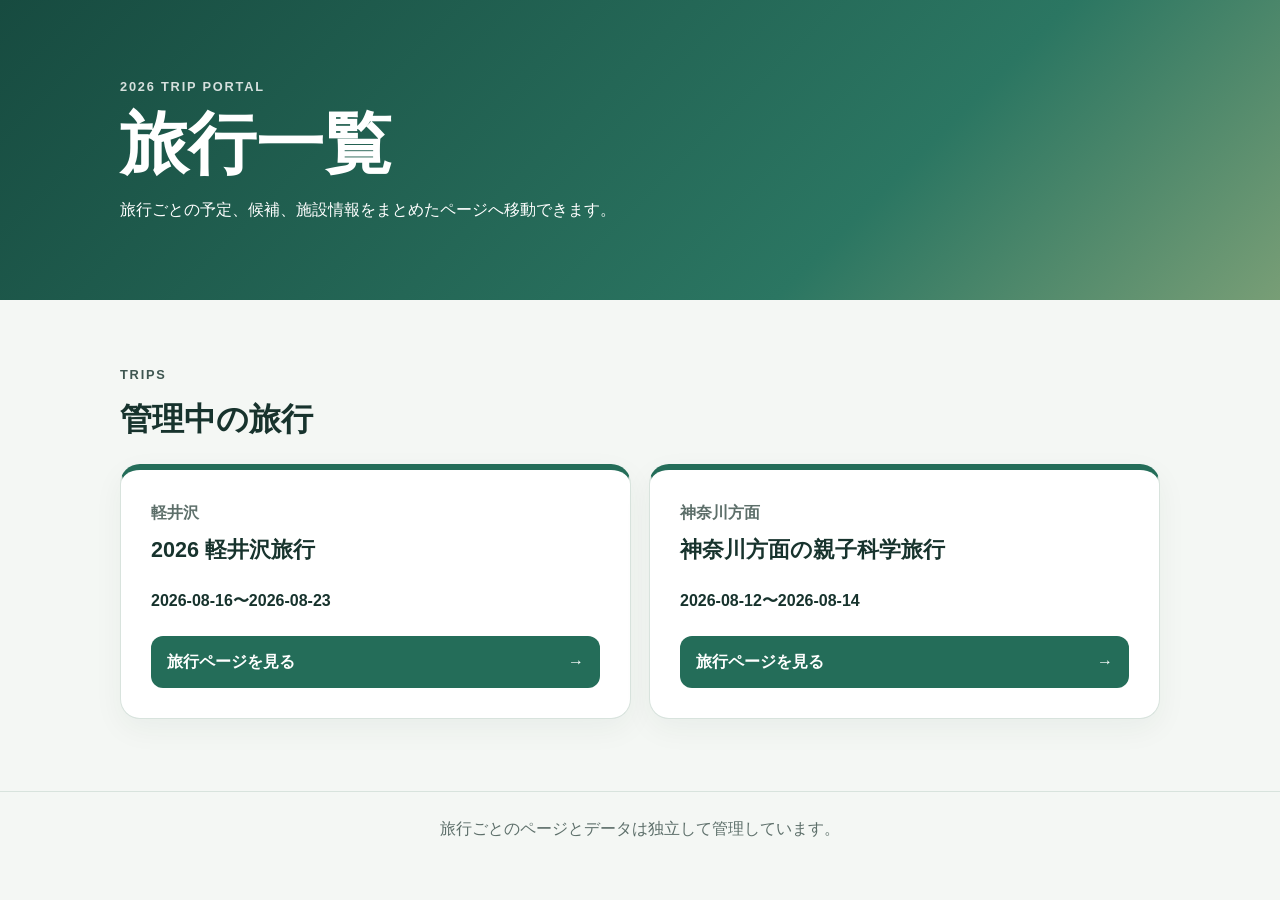
==== commit ae7b485b: "軽井沢の確定予定と旅行一覧を更新" ====
--- a/docs/index.html
+++ b/docs/index.html
@@ -41,16 +41,16 @@
       <h2 id="trips-title">管理中の旅行</h2>
       <div class="trip-grid">
         <article class="trip-card">
+          <p class="place">軽井沢</p>
+          <h3>2026 軽井沢旅行</h3>
+          <time datetime="2026-08-16/2026-08-23">2026-08-16〜2026-08-23</time>
+          <a class="trip-link" href="trips/karuizawa/">旅行ページを見る <span aria-hidden="true">→</span></a>
+        </article>
+        <article class="trip-card">
           <p class="place">神奈川方面</p>
           <h3>神奈川方面の親子科学旅行</h3>
           <time datetime="2026-08-12/2026-08-14">2026-08-12〜2026-08-14</time>
           <a class="trip-link" href="trips/kanagawa/">旅行ページを見る <span aria-hidden="true">→</span></a>
-        </article>
-        <article class="trip-card">
-          <p class="place">軽井沢</p>
-          <h3>2026 軽井沢旅行</h3>
-          <time datetime="2026-08-16/2026-08-23">2026-08-16〜2026-08-23</time>
-          <a class="trip-link" href="trips/karuizawa/">旅行ページを見る <span aria-hidden="true">→</span></a>
         </article>
       </div>
     </section>
